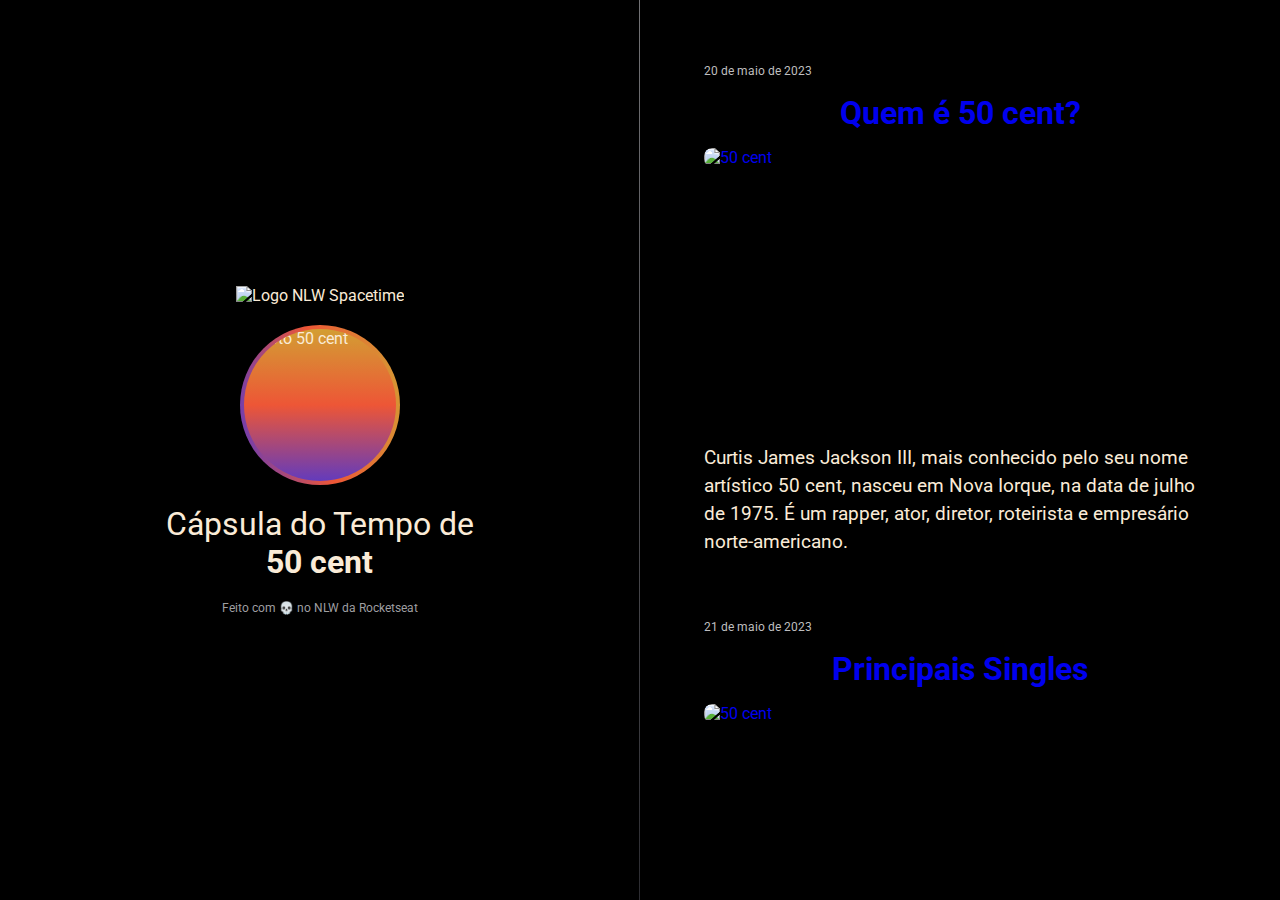
==== index.html @ 742f39ee "add about project" ====
<!DOCTYPE html>
<html lang="en">
    <head>
        <meta charset="UTF-8">
        <meta http-equiv="X-UA-Compatible" content="IE=edge">
        <meta name="viewport" content="width=device-width, initial-scale=1.0">

        <link rel="preconnect" href="https://fonts.googleapis.com">
        <link rel="preconnect" href="https://fonts.gstatic.com" crossorigin>
        <link href="https://fonts.googleapis.com/css2?family=Roboto:wght@400;700&display=swap" rel="stylesheet">
        
        <link rel="icon" type="image/png" href="./50-cent-logo-7E22F11B26-seeklogo.com.png"/>
        <link rel="stylesheet" href="style.css"/>
        <title>NLW SpaceTIME</title>
    </head>
    <body>
        <aside>
            <img src="./logo.svg" alt="Logo NLW Spacetime">
            <img src="./50_cent_in_concert_(cropped).jpg" alt="Foto 50 cent">

            <p>
                Cápsula do Tempo de <br>
                <strong> 50 cent</strong>
            </p>
                
            <span>Feito com 💀 no NLW da Rocketseat</span>
        </aside>
        <nav>
            <a  
              href="https://www.youtube.com/watch?v=0O63KzahDyY"
              target="_blank"
              class="memory"
            >
                <small>20 de maio de 2023</small>
                <h1>Quem é 50 cent?</h1>
                <div>
                    <img
                    src="./117-1177112_50-cent-transparent-png.png" 
                    alt="50 cent "
                    />
                </div>
                <p>
                Curtis James Jackson III, mais conhecido pelo seu nome artístico 50 cent, nasceu em Nova Iorque,
                 na data de julho de 1975. É um rapper, ator, diretor, roteirista e empresário norte-americano. 
                     
                </p>
            </a>

            <a  
            href="https://www.youtube.com/watch?v=0O63KzahDyY"
            target="_blank"
            class="memory"
          >
              <small>21 de maio de 2023</small>
              <h1>Principais Singles </h1>
              <div>
                <img
                  src="./117-1177112_50-cent-transparent-png.png" 
                  alt="50 cent "
                />
              </div>
              <p>
              Curtis James Jackson III, mais conhecido pelo seu nome artístico 50 cent, nasceu em Nova Iorque,
               na data de julho de 1975. É um rapper, ator, diretor, roteirista e empresário norte-americano. 
                   
              </p>
          </a>
        </nav>
    </body>
</html>
---- style.css ----
*{
    margin: 0;
    padding: 0;
    box-sizing: border-box;
}

:root{

    font-size: 16px;

}
::-webkit-scrollbar{ 

    width: 8px;

}

::-webkit-scrollbar-track{

    background-color: #2c2c31;
}

::-webkit-scrollbar-thumb{

    background-color: #9e9ea0;
}

@keyframes entering{

    from {
        opacity: 0;
        transform: translateY(-200pc);
    }
    to { 
        opacity: 1;
        transform: translateY(0);
    }
}


body{

    background-color: black;
    color: antiquewhite;
    font-family: 'Roboto', sans-serif;
    display: grid;
    grid-template-areas: "profile timeline";
    grid-template-columns: 1fr  1fr;
    grid-template-rows: 100vh;
}

nav{

    padding: 64px;
    grid-area: timeline;
    overflow-y: scroll;
    animation: entering 0.7s ease-in-out;

}

.memory{

    display: flex;
    flex-direction: column;
    gap: 16px;
    text-decoration: none;
    margin-bottom: 64px;
}


.memory small{

    color: #bebebf;
    font-size: 0.75rem;
}

.memory h1{

    font-size: 2rem;
    text-align: center;
}   

.memory img{

    width: 100%;
    height: 280px;
    object-fit: cover;
    border-radius: 8px;
    transition: transform 0.03s ease-in-out;
}

.memory:hover img{

    transform: scale(1.1);
}

.memory div{

    width: 100%;
    height: 280px;
    overflow: hidden;
    border-radius: 8px;
}   
.memory p{

    font-size: 1.2rem;
    color: antiquewhite;
    line-height: 28px;
}

aside{

    grid-area: profile;

    display: flex;
    flex-direction: column;
    align-items: center;
    justify-content: center;
    gap: 20px;

    border-right: 1px solid;
    border-image: linear-gradient(#727275, #2c2c31) 1;

    background-image: url(./background.svg);
    background-position: top right;
    background-repeat: no-repeat;
    background-size: auto 100;

    
}

aside *{

    animation: entering 0.7s ease-in-out;
}

aside img:nth-child(2){

    width: 160px;
    height: 160px;
    border-radius: 50%;
    border: 4px solid transparent;
    background: linear-gradient(#d39e33, #ed5636, #633bbc) padding-box,
    linear-gradient(260deg, #d39e33, #ed5636, #633bbc) border-box;


}

aside p {

    font-size: 2rem;
    text-align: center;
}

aside span{

    font-size: 0.75rem;
    color: #9e9ea0;
}

@media (max-width: 768px){

    ::root{
    font-size: 14px;

    }

    body{

        grid-template-columns: 1fr;
        grid-template-rows: 0.2fr 0.8fr;
        grid-template-areas:
        "profile"
        "timeline";
    }


aside {

    border-right: none;
    padding: 32px 12px;

}

nav {

    overflow-y: visible;
    padding: 22px;
}

}
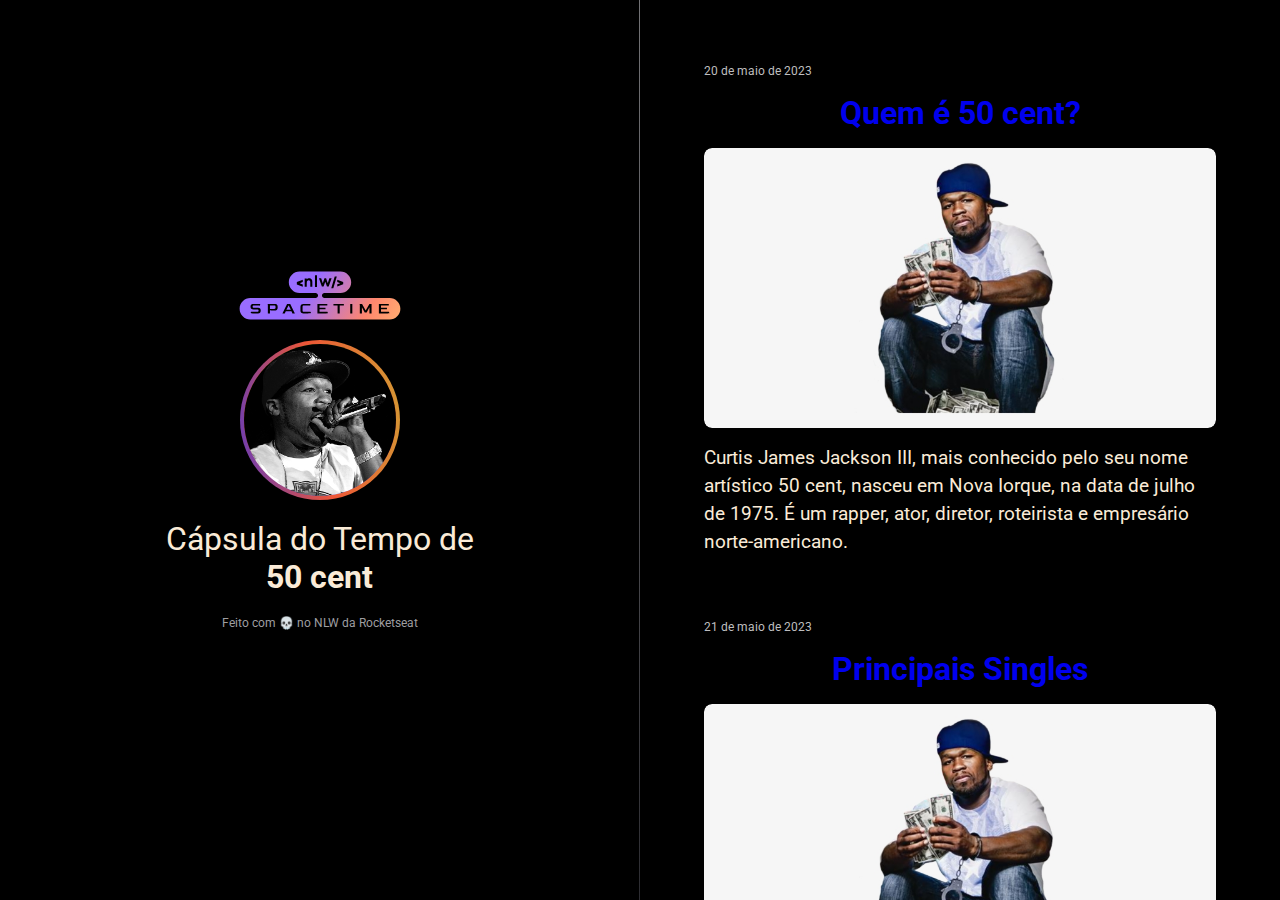
==== commit 9d881da6: "atualz" ====
--- a/index.html
+++ b/index.html
@@ -9,14 +9,14 @@
         <link rel="preconnect" href="https://fonts.gstatic.com" crossorigin>
         <link href="https://fonts.googleapis.com/css2?family=Roboto:wght@400;700&display=swap" rel="stylesheet">
         
-        <link rel="icon" type="image/png" href="./50-cent-logo-7E22F11B26-seeklogo.com.png"/>
+        <link rel="icon" type="image/png" href="./assets/50-cent-logo-7E22F11B26-seeklogo.com.png"/>
         <link rel="stylesheet" href="style.css"/>
         <title>NLW SpaceTIME</title>
     </head>
     <body>
         <aside>
-            <img src="./logo.svg" alt="Logo NLW Spacetime">
-            <img src="./50_cent_in_concert_(cropped).jpg" alt="Foto 50 cent">
+            <img src="./assets/logo.svg" alt="Logo NLW Spacetime">
+            <img src="./assets/50_cent_in_concert_(cropped).jpg" alt="Foto 50 cent">
 
             <p>
                 Cápsula do Tempo de <br>
@@ -35,7 +35,7 @@
                 <h1>Quem é 50 cent?</h1>
                 <div>
                     <img
-                    src="./117-1177112_50-cent-transparent-png.png" 
+                    src="./assets/117-1177112_50-cent-transparent-png.png" 
                     alt="50 cent "
                     />
                 </div>
@@ -55,7 +55,7 @@
               <h1>Principais Singles </h1>
               <div>
                 <img
-                  src="./117-1177112_50-cent-transparent-png.png" 
+                  src="./assets/117-1177112_50-cent-transparent-png.png" 
                   alt="50 cent "
                 />
               </div>
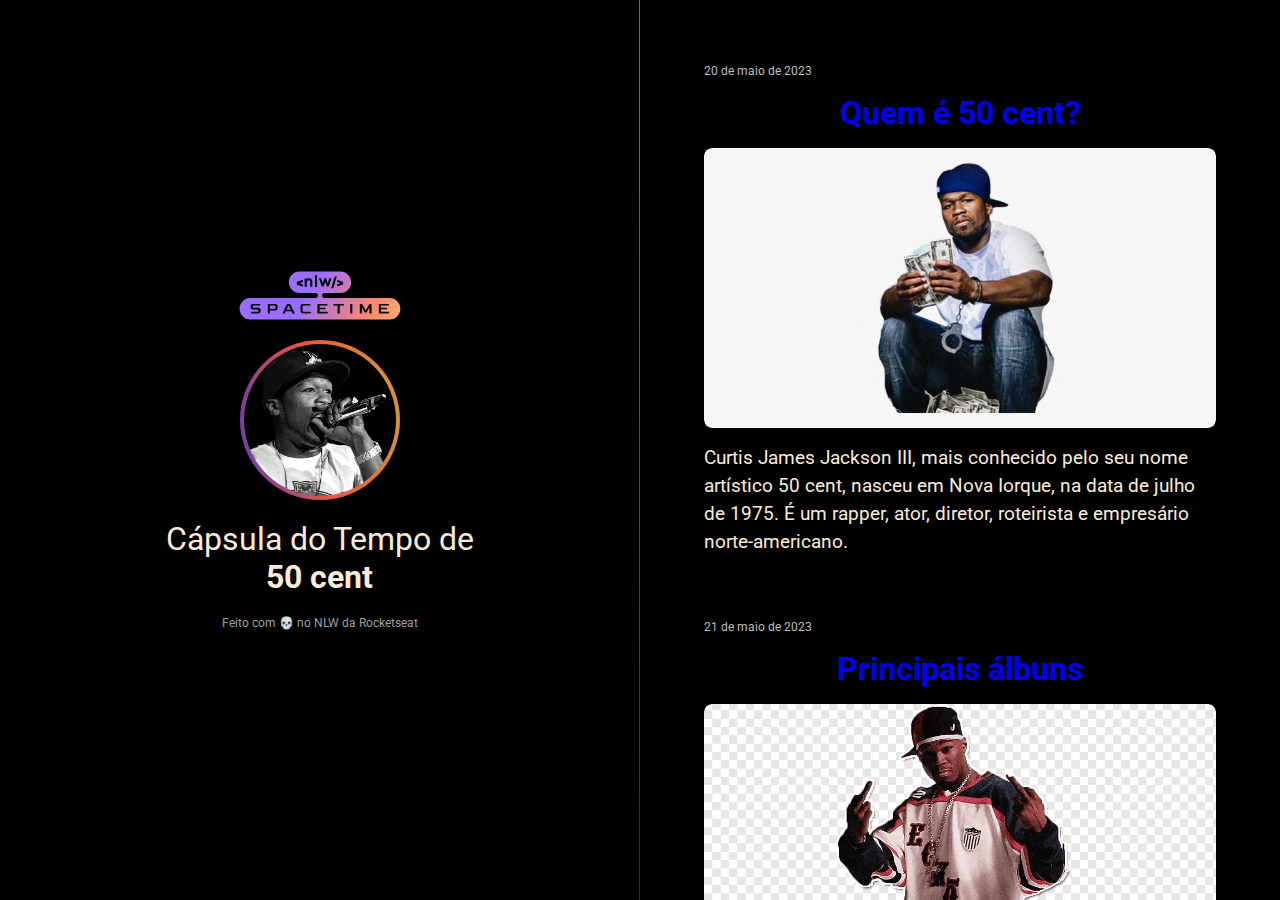
==== commit 9c79fc6f: "add projeto atualizado 21.05" ====
--- a/index.html
+++ b/index.html
@@ -52,17 +52,38 @@
             class="memory"
           >
               <small>21 de maio de 2023</small>
-              <h1>Principais Singles </h1>
+              <h1>Principais álbuns</h1>
               <div>
                 <img
-                  src="./assets/117-1177112_50-cent-transparent-png.png" 
+                  src="./assets/png-transparent-50-cent-rapper-hip-hop-music-musician-50cent-piece-tshirt-sticker-jersey.png" 
                   alt="50 cent "
                 />
               </div>
               <p>
-              Curtis James Jackson III, mais conhecido pelo seu nome artístico 50 cent, nasceu em Nova Iorque,
-               na data de julho de 1975. É um rapper, ator, diretor, roteirista e empresário norte-americano. 
+              Ficou conhecido com o lançamento dos álbuns Get Rich or Die Tryin' (2003) e The Massacre (2005). Get Rich or Die Tryin' obteve a certificação de platina seis vezes pela RIAA e vendeu cerca de 13 milhões de cópias em todo o mundo. Seu disco The Massacre foi certificado cinco vezes pela RIAA e vendeu 11 milhões de cópias. <br>
+               Ele se tornou o primeiro artista a ter três singles no top cinco da Billboard na mesma semana com "Candy Shop", "Disco Inferno" e "How We Do".
                    
+
+              </p>
+          </a>
+
+                      <a  
+            href="https://www.youtube.com/watch?v=0O63KzahDyY"
+            target="_blank"
+            class="memory"
+          >
+              <small>21 de maio de 2023</small>
+              <h1>Principais álbuns</h1>
+              <div>
+                <img
+                  src="./assets/transferir.jpeg" 
+                  alt="50 cent "
+                />
+              </div>
+              <p>
+             
+                No inicio desse mês, dia 04 de maio, 50 cent a última turnê do álbum “Get Rich Or Die Tryin“, clássico do rap mundial que saiu em 2003 e completa 20 anos de lançamento neste ano. O artista já confirmou mais de 60 apresentações em vários países da América do Norte e Europa.
+
               </p>
           </a>
         </nav>
